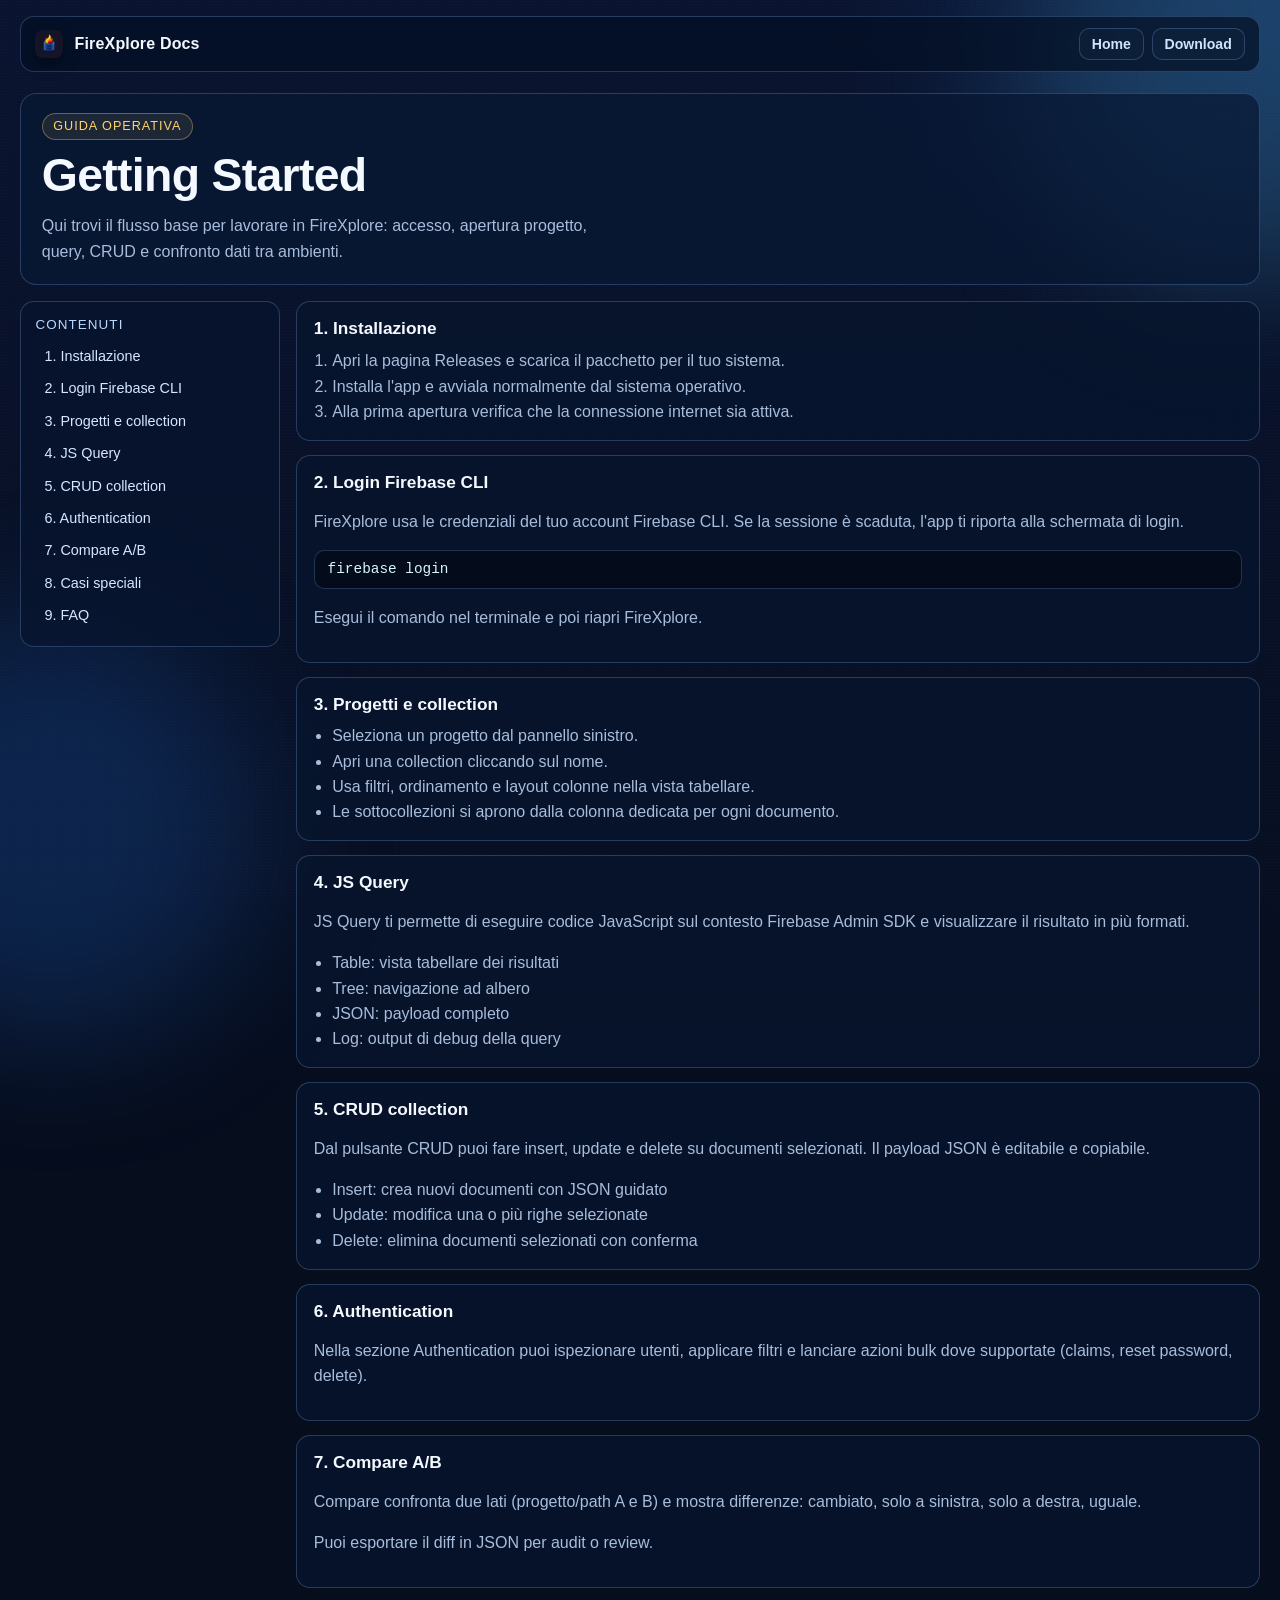
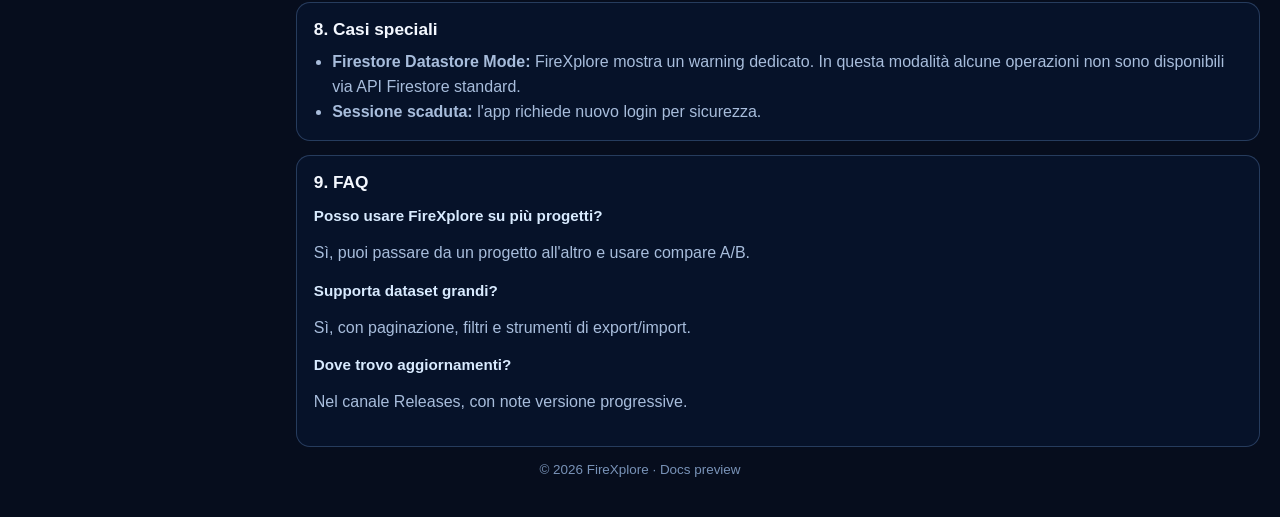
==== docs.html @ b6885975 "feat: add in-site docs page and wire homepage documentation links" ====
<!doctype html>
<html lang="it">
  <head>
    <meta charset="UTF-8" />
    <meta name="viewport" content="width=device-width, initial-scale=1.0" />
    <title>FireXplore Docs | Getting Started</title>
    <meta
      name="description"
      content="Documentazione FireXplore: installazione, login Firebase CLI, navigazione collection, JS Query, CRUD e compare A/B."
    />
    <meta property="og:title" content="FireXplore Docs" />
    <meta property="og:description" content="Guida rapida e operativa per usare FireXplore." />
    <meta property="og:type" content="website" />
    <meta property="og:image" content="./firexplore-logo.png" />
    <link rel="icon" type="image/png" href="./firexplore-logo.png" />
    <link rel="stylesheet" href="./styles.css" />
  </head>
  <body>
    <div class="noise"></div>
    <div class="glow glow-a"></div>
    <div class="glow glow-b"></div>

    <div class="page-wrap docs-wrap">
      <header class="topbar">
        <a class="brand" href="./index.html" aria-label="FireXplore Home">
          <img src="./firexplore-logo.png" alt="FireXplore" width="28" height="28" />
          <span>FireXplore Docs</span>
        </a>
        <nav class="top-actions">
          <a href="./index.html">Home</a>
          <a href="https://github.com/robchdev/firexplore/releases" target="_blank" rel="noreferrer">Download</a>
        </nav>
      </header>

      <section class="docs-hero">
        <p class="status-pill">Guida Operativa</p>
        <h1>Getting Started</h1>
        <p class="lead">
          Qui trovi il flusso base per lavorare in FireXplore: accesso, apertura progetto,
          query, CRUD e confronto dati tra ambienti.
        </p>
      </section>

      <main class="docs-layout">
        <aside class="docs-nav">
          <p>Contenuti</p>
          <a href="#install">1. Installazione</a>
          <a href="#login">2. Login Firebase CLI</a>
          <a href="#projects">3. Progetti e collection</a>
          <a href="#jsquery">4. JS Query</a>
          <a href="#crud">5. CRUD collection</a>
          <a href="#auth">6. Authentication</a>
          <a href="#compare">7. Compare A/B</a>
          <a href="#limits">8. Casi speciali</a>
          <a href="#faq">9. FAQ</a>
        </aside>

        <article class="docs-content">
          <section id="install" class="doc-card">
            <h2>1. Installazione</h2>
            <ol>
              <li>Apri la pagina Releases e scarica il pacchetto per il tuo sistema.</li>
              <li>Installa l'app e avviala normalmente dal sistema operativo.</li>
              <li>Alla prima apertura verifica che la connessione internet sia attiva.</li>
            </ol>
          </section>

          <section id="login" class="doc-card">
            <h2>2. Login Firebase CLI</h2>
            <p>
              FireXplore usa le credenziali del tuo account Firebase CLI. Se la sessione è scaduta,
              l'app ti riporta alla schermata di login.
            </p>
            <pre><code>firebase login</code></pre>
            <p>Esegui il comando nel terminale e poi riapri FireXplore.</p>
          </section>

          <section id="projects" class="doc-card">
            <h2>3. Progetti e collection</h2>
            <ul>
              <li>Seleziona un progetto dal pannello sinistro.</li>
              <li>Apri una collection cliccando sul nome.</li>
              <li>Usa filtri, ordinamento e layout colonne nella vista tabellare.</li>
              <li>Le sottocollezioni si aprono dalla colonna dedicata per ogni documento.</li>
            </ul>
          </section>

          <section id="jsquery" class="doc-card">
            <h2>4. JS Query</h2>
            <p>
              JS Query ti permette di eseguire codice JavaScript sul contesto Firebase Admin SDK
              e visualizzare il risultato in più formati.
            </p>
            <ul>
              <li>Table: vista tabellare dei risultati</li>
              <li>Tree: navigazione ad albero</li>
              <li>JSON: payload completo</li>
              <li>Log: output di debug della query</li>
            </ul>
          </section>

          <section id="crud" class="doc-card">
            <h2>5. CRUD collection</h2>
            <p>
              Dal pulsante CRUD puoi fare insert, update e delete su documenti selezionati.
              Il payload JSON è editabile e copiabile.
            </p>
            <ul>
              <li>Insert: crea nuovi documenti con JSON guidato</li>
              <li>Update: modifica una o più righe selezionate</li>
              <li>Delete: elimina documenti selezionati con conferma</li>
            </ul>
          </section>

          <section id="auth" class="doc-card">
            <h2>6. Authentication</h2>
            <p>
              Nella sezione Authentication puoi ispezionare utenti, applicare filtri e lanciare
              azioni bulk dove supportate (claims, reset password, delete).
            </p>
          </section>

          <section id="compare" class="doc-card">
            <h2>7. Compare A/B</h2>
            <p>
              Compare confronta due lati (progetto/path A e B) e mostra differenze:
              cambiato, solo a sinistra, solo a destra, uguale.
            </p>
            <p>Puoi esportare il diff in JSON per audit o review.</p>
          </section>

          <section id="limits" class="doc-card">
            <h2>8. Casi speciali</h2>
            <ul>
              <li>
                <strong>Firestore Datastore Mode:</strong> FireXplore mostra un warning dedicato.
                In questa modalità alcune operazioni non sono disponibili via API Firestore standard.
              </li>
              <li>
                <strong>Sessione scaduta:</strong> l'app richiede nuovo login per sicurezza.
              </li>
            </ul>
          </section>

          <section id="faq" class="doc-card">
            <h2>9. FAQ</h2>
            <h3>Posso usare FireXplore su più progetti?</h3>
            <p>Sì, puoi passare da un progetto all'altro e usare compare A/B.</p>

            <h3>Supporta dataset grandi?</h3>
            <p>Sì, con paginazione, filtri e strumenti di export/import.</p>

            <h3>Dove trovo aggiornamenti?</h3>
            <p>Nel canale Releases, con note versione progressive.</p>
          </section>
        </article>
      </main>

      <footer class="foot">
        <p>© 2026 FireXplore · Docs preview</p>
      </footer>
    </div>
  </body>
</html>
---- styles.css ----
:root {
  --bg: #060d1d;
  --bg-soft: #0b1630;
  --panel: rgba(8, 24, 52, 0.82);
  --line: rgba(121, 167, 230, 0.28);
  --text: #f4f8ff;
  --muted: #a8bddc;
  --cyan: #5fd1ff;
  --blue: #2f8bff;
  --amber: #ffd56a;
}

* {
  box-sizing: border-box;
}

html,
body {
  margin: 0;
  min-height: 100%;
}

body {
  font-family: "Avenir Next", "Segoe UI", "SF Pro Text", sans-serif;
  color: var(--text);
  background:
    radial-gradient(900px 600px at -8% -18%, rgba(95, 209, 255, 0.2), transparent 62%),
    radial-gradient(800px 520px at 105% 0%, rgba(47, 139, 255, 0.18), transparent 64%),
    linear-gradient(180deg, #0a1430 0%, var(--bg) 55%);
  position: relative;
  overflow-y: auto;
}

.noise {
  position: fixed;
  inset: 0;
  pointer-events: none;
  opacity: 0.06;
  background-image: radial-gradient(rgba(255, 255, 255, 0.4) 0.5px, transparent 0.5px);
  background-size: 3px 3px;
}

.glow {
  position: fixed;
  width: 420px;
  height: 420px;
  border-radius: 50%;
  filter: blur(66px);
  pointer-events: none;
  z-index: 0;
}

.glow-a {
  top: -130px;
  right: -160px;
  background: rgba(95, 209, 255, 0.16);
}

.glow-b {
  left: -160px;
  bottom: -140px;
  background: rgba(38, 120, 239, 0.2);
}

.page-wrap {
  position: relative;
  z-index: 1;
  width: min(1140px, calc(100vw - 2rem));
  margin: 0 auto;
  padding: 1rem 0 2.5rem;
}

.topbar {
  display: flex;
  align-items: center;
  justify-content: space-between;
  margin-bottom: 1.3rem;
  border: 1px solid var(--line);
  background: rgba(4, 16, 37, 0.72);
  border-radius: 14px;
  padding: 0.7rem 0.9rem;
  backdrop-filter: blur(10px);
}

.brand {
  display: inline-flex;
  align-items: center;
  gap: 0.7rem;
  color: var(--text);
  text-decoration: none;
  font-weight: 700;
  letter-spacing: 0.01em;
}

.brand img {
  width: 28px;
  height: 28px;
  border-radius: 8px;
  object-fit: cover;
  box-shadow: 0 6px 16px rgba(0, 0, 0, 0.35);
}

.top-actions {
  display: flex;
  gap: 0.5rem;
}

.top-actions a {
  color: #cfe5ff;
  text-decoration: none;
  font-weight: 600;
  font-size: 0.88rem;
  border: 1px solid var(--line);
  border-radius: 10px;
  padding: 0.42rem 0.74rem;
  background: rgba(255, 255, 255, 0.02);
}

.top-actions a:hover {
  background: rgba(255, 255, 255, 0.08);
}

.hero {
  display: grid;
  grid-template-columns: 1.2fr 0.8fr;
  gap: 1rem;
}

.hero-left,
.hero-card {
  border: 1px solid var(--line);
  border-radius: 18px;
  background: linear-gradient(180deg, rgba(11, 28, 60, 0.86), var(--panel));
  backdrop-filter: blur(11px);
}

.hero-left {
  padding: 1.5rem;
}

.status-pill {
  margin: 0;
  display: inline-flex;
  align-items: center;
  font-size: 0.79rem;
  letter-spacing: 0.08em;
  text-transform: uppercase;
  color: var(--amber);
  border: 1px solid rgba(255, 213, 106, 0.35);
  background: rgba(255, 213, 106, 0.09);
  border-radius: 999px;
  padding: 0.35rem 0.65rem;
}

h1 {
  margin: 0.9rem 0 0;
  font-size: clamp(2rem, 5vw, 3.35rem);
  line-height: 1.05;
  letter-spacing: -0.015em;
}

h1 span {
  color: var(--cyan);
}

.lead {
  margin: 0.85rem 0 0;
  color: var(--muted);
  line-height: 1.62;
  max-width: 66ch;
}

.cta-row {
  margin-top: 1.1rem;
  display: flex;
  flex-wrap: wrap;
  gap: 0.65rem;
}

.btn {
  display: inline-flex;
  align-items: center;
  justify-content: center;
  text-decoration: none;
  font-weight: 700;
  border-radius: 12px;
  padding: 0.7rem 1rem;
  transition: transform 0.14s ease, opacity 0.14s ease, background 0.14s ease;
}

.btn:hover {
  transform: translateY(-1px);
}

.btn-primary {
  color: #03172d;
  background: linear-gradient(90deg, var(--cyan), #3cb4ff);
}

.btn-ghost {
  color: #d4e7ff;
  border: 1px solid var(--line);
  background: rgba(255, 255, 255, 0.02);
}

.btn[aria-disabled="true"] {
  opacity: 0.7;
  pointer-events: none;
}

.microcopy {
  margin-top: 0.9rem;
  color: #8fa8ca;
  font-size: 0.9rem;
}

.hero-card {
  padding: 1.4rem;
}

.hero-card h2 {
  margin: 0;
  font-size: 1.08rem;
}

.hero-card ul {
  margin: 0.8rem 0 0;
  padding-left: 1rem;
  color: #d9e8ff;
  display: grid;
  gap: 0.44rem;
}

.hero-card li::marker {
  color: var(--cyan);
}

.card-note {
  margin: 1rem 0 0;
  color: #9ab5d8;
  font-size: 0.92rem;
}

.strip {
  margin-top: 1rem;
  border: 1px solid var(--line);
  border-radius: 16px;
  background: rgba(7, 21, 46, 0.78);
  display: grid;
  grid-template-columns: repeat(3, 1fr);
  gap: 0;
  overflow: hidden;
}

.strip article {
  padding: 1rem 1.05rem;
}

.strip article + article {
  border-left: 1px solid rgba(121, 167, 230, 0.2);
}

.strip h3 {
  margin: 0;
  font-size: 0.93rem;
  color: #e2efff;
}

.strip p {
  margin: 0.4rem 0 0;
  color: #9ab0cf;
  line-height: 1.5;
  font-size: 0.9rem;
}

.foot {
  margin-top: 0.95rem;
  text-align: center;
}

.foot p {
  margin: 0;
  color: #7993b8;
  font-size: 0.84rem;
}

@media (max-width: 980px) {
  .hero {
    grid-template-columns: 1fr;
  }

  .strip {
    grid-template-columns: 1fr;
  }

  .strip article + article {
    border-left: none;
    border-top: 1px solid rgba(121, 167, 230, 0.2);
  }
}

@media (max-width: 640px) {
  .page-wrap {
    width: calc(100vw - 1rem);
    padding-top: 0.5rem;
    padding-bottom: 1.2rem;
  }

  .topbar {
    padding: 0.6rem 0.7rem;
    border-radius: 12px;
  }

  .top-actions {
    gap: 0.35rem;
  }

  .top-actions a {
    padding: 0.38rem 0.56rem;
    font-size: 0.8rem;
  }

  .hero-left,
  .hero-card {
    border-radius: 14px;
    padding: 1rem;
  }

  .lead {
    font-size: 0.97rem;
  }
}

.docs-wrap {
  width: min(1240px, calc(100vw - 2rem));
}

.docs-hero {
  border: 1px solid var(--line);
  border-radius: 16px;
  background: rgba(8, 24, 52, 0.72);
  padding: 1.2rem 1.3rem;
  margin-bottom: 1rem;
}

.docs-hero h1 {
  margin-top: 0.7rem;
  font-size: clamp(1.9rem, 4.8vw, 2.9rem);
}

.docs-layout {
  display: grid;
  grid-template-columns: 260px 1fr;
  gap: 1rem;
}

.docs-nav {
  border: 1px solid var(--line);
  border-radius: 14px;
  background: rgba(7, 21, 46, 0.75);
  padding: 0.9rem;
  position: sticky;
  top: 0.8rem;
  align-self: start;
  max-height: calc(100vh - 2rem);
  overflow-y: auto;
}

.docs-nav p {
  margin: 0 0 0.5rem;
  color: #b7d8ff;
  font-size: 0.84rem;
  text-transform: uppercase;
  letter-spacing: 0.08em;
}

.docs-nav a {
  display: block;
  text-decoration: none;
  color: #d6e7ff;
  border: 1px solid transparent;
  border-radius: 10px;
  padding: 0.45rem 0.5rem;
  font-size: 0.9rem;
}

.docs-nav a:hover {
  background: rgba(255, 255, 255, 0.05);
  border-color: rgba(121, 167, 230, 0.24);
}

.docs-content {
  display: grid;
  gap: 0.85rem;
}

.doc-card {
  border: 1px solid var(--line);
  border-radius: 14px;
  background: rgba(7, 21, 46, 0.78);
  padding: 1rem 1.05rem;
}

.doc-card h2 {
  margin: 0 0 0.55rem;
  font-size: 1.08rem;
}

.doc-card h3 {
  margin: 0.9rem 0 0.35rem;
  font-size: 0.95rem;
  color: #d9ebff;
}

.doc-card p,
.doc-card li {
  color: #a8bddc;
  line-height: 1.58;
}

.doc-card ul,
.doc-card ol {
  margin: 0.45rem 0 0;
  padding-left: 1.15rem;
}

.doc-card pre {
  margin: 0.6rem 0;
  background: rgba(0, 0, 0, 0.33);
  border: 1px solid rgba(121, 167, 230, 0.25);
  border-radius: 10px;
  padding: 0.65rem 0.8rem;
  overflow-x: auto;
}

.doc-card code {
  color: #d9f6ff;
  font-family: ui-monospace, SFMono-Regular, Menlo, Consolas, monospace;
  font-size: 0.9rem;
}

@media (max-width: 980px) {
  .docs-layout {
    grid-template-columns: 1fr;
  }

  .docs-nav {
    position: static;
    max-height: none;
  }
}
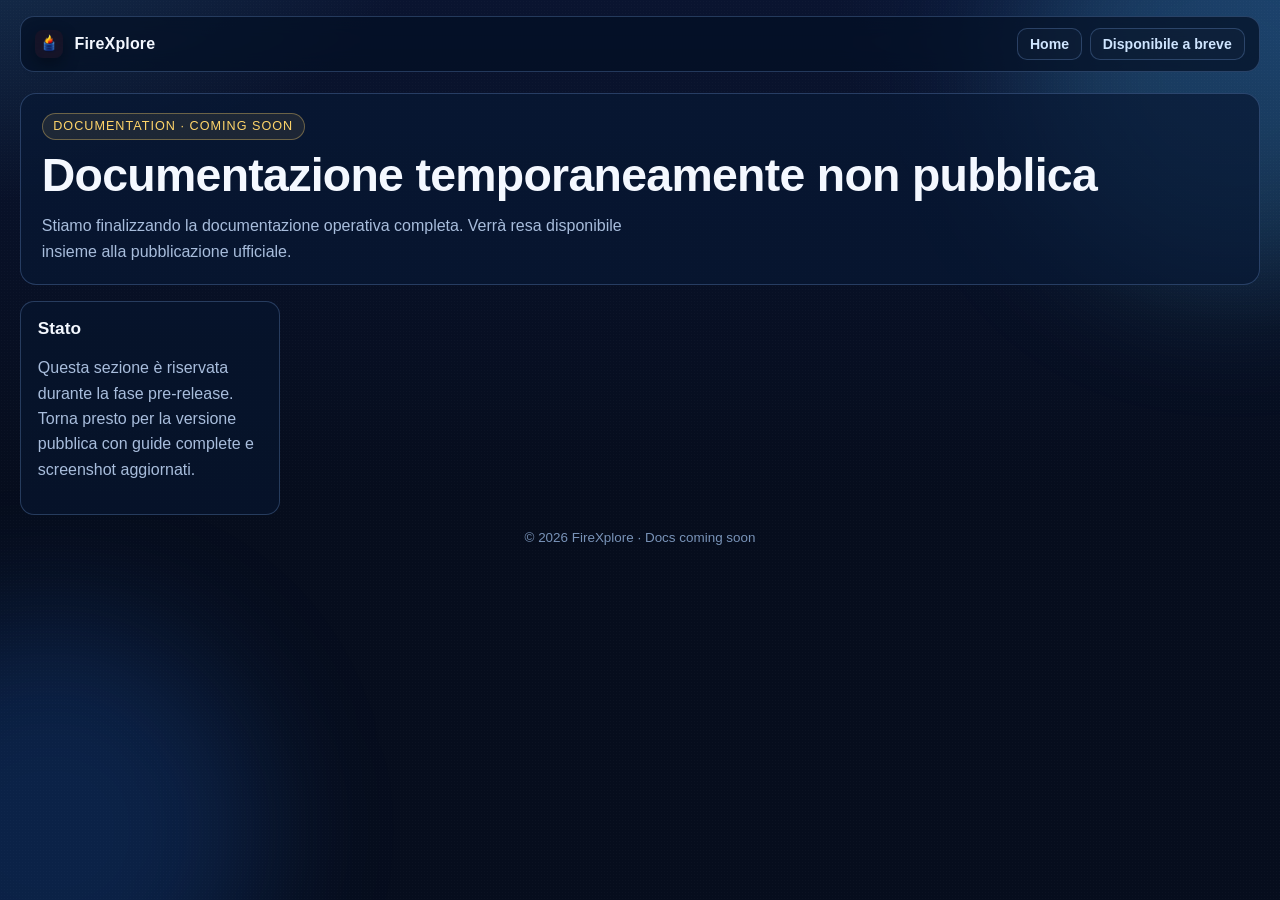
==== commit 4f145266: "chore(site): hide docs and downloads with coming-soon placeholders" ====
--- a/docs.html
+++ b/docs.html
@@ -3,13 +3,16 @@
   <head>
     <meta charset="UTF-8" />
     <meta name="viewport" content="width=device-width, initial-scale=1.0" />
-    <title>FireXplore Docs | Getting Started</title>
+    <title>FireXplore Docs | Coming Soon</title>
     <meta
       name="description"
-      content="Documentazione FireXplore: installazione, login Firebase CLI, navigazione collection, JS Query, CRUD e compare A/B."
+      content="La documentazione pubblica di FireXplore sarà disponibile al lancio ufficiale."
     />
-    <meta property="og:title" content="FireXplore Docs" />
-    <meta property="og:description" content="Guida rapida e operativa per usare FireXplore." />
+    <meta property="og:title" content="FireXplore Docs | Coming Soon" />
+    <meta
+      property="og:description"
+      content="Documentazione temporaneamente non pubblica. Disponibile al rilascio ufficiale."
+    />
     <meta property="og:type" content="website" />
     <meta property="og:image" content="./firexplore-logo.png" />
     <link rel="icon" type="image/png" href="./firexplore-logo.png" />
@@ -24,140 +27,35 @@
       <header class="topbar">
         <a class="brand" href="./index.html" aria-label="FireXplore Home">
           <img src="./firexplore-logo.png" alt="FireXplore" width="28" height="28" />
-          <span>FireXplore Docs</span>
+          <span>FireXplore</span>
         </a>
         <nav class="top-actions">
           <a href="./index.html">Home</a>
-          <a href="https://github.com/robchdev/firexplore/releases" target="_blank" rel="noreferrer">Download</a>
+          <a href="#">Disponibile a breve</a>
         </nav>
       </header>
 
       <section class="docs-hero">
-        <p class="status-pill">Guida Operativa</p>
-        <h1>Getting Started</h1>
+        <p class="status-pill">Documentation · Coming Soon</p>
+        <h1>Documentazione temporaneamente non pubblica</h1>
         <p class="lead">
-          Qui trovi il flusso base per lavorare in FireXplore: accesso, apertura progetto,
-          query, CRUD e confronto dati tra ambienti.
+          Stiamo finalizzando la documentazione operativa completa.
+          Verrà resa disponibile insieme alla pubblicazione ufficiale.
         </p>
       </section>
 
       <main class="docs-layout">
-        <aside class="docs-nav">
-          <p>Contenuti</p>
-          <a href="#install">1. Installazione</a>
-          <a href="#login">2. Login Firebase CLI</a>
-          <a href="#projects">3. Progetti e collection</a>
-          <a href="#jsquery">4. JS Query</a>
-          <a href="#crud">5. CRUD collection</a>
-          <a href="#auth">6. Authentication</a>
-          <a href="#compare">7. Compare A/B</a>
-          <a href="#limits">8. Casi speciali</a>
-          <a href="#faq">9. FAQ</a>
-        </aside>
-
-        <article class="docs-content">
-          <section id="install" class="doc-card">
-            <h2>1. Installazione</h2>
-            <ol>
-              <li>Apri la pagina Releases e scarica il pacchetto per il tuo sistema.</li>
-              <li>Installa l'app e avviala normalmente dal sistema operativo.</li>
-              <li>Alla prima apertura verifica che la connessione internet sia attiva.</li>
-            </ol>
-          </section>
-
-          <section id="login" class="doc-card">
-            <h2>2. Login Firebase CLI</h2>
-            <p>
-              FireXplore usa le credenziali del tuo account Firebase CLI. Se la sessione è scaduta,
-              l'app ti riporta alla schermata di login.
-            </p>
-            <pre><code>firebase login</code></pre>
-            <p>Esegui il comando nel terminale e poi riapri FireXplore.</p>
-          </section>
-
-          <section id="projects" class="doc-card">
-            <h2>3. Progetti e collection</h2>
-            <ul>
-              <li>Seleziona un progetto dal pannello sinistro.</li>
-              <li>Apri una collection cliccando sul nome.</li>
-              <li>Usa filtri, ordinamento e layout colonne nella vista tabellare.</li>
-              <li>Le sottocollezioni si aprono dalla colonna dedicata per ogni documento.</li>
-            </ul>
-          </section>
-
-          <section id="jsquery" class="doc-card">
-            <h2>4. JS Query</h2>
-            <p>
-              JS Query ti permette di eseguire codice JavaScript sul contesto Firebase Admin SDK
-              e visualizzare il risultato in più formati.
-            </p>
-            <ul>
-              <li>Table: vista tabellare dei risultati</li>
-              <li>Tree: navigazione ad albero</li>
-              <li>JSON: payload completo</li>
-              <li>Log: output di debug della query</li>
-            </ul>
-          </section>
-
-          <section id="crud" class="doc-card">
-            <h2>5. CRUD collection</h2>
-            <p>
-              Dal pulsante CRUD puoi fare insert, update e delete su documenti selezionati.
-              Il payload JSON è editabile e copiabile.
-            </p>
-            <ul>
-              <li>Insert: crea nuovi documenti con JSON guidato</li>
-              <li>Update: modifica una o più righe selezionate</li>
-              <li>Delete: elimina documenti selezionati con conferma</li>
-            </ul>
-          </section>
-
-          <section id="auth" class="doc-card">
-            <h2>6. Authentication</h2>
-            <p>
-              Nella sezione Authentication puoi ispezionare utenti, applicare filtri e lanciare
-              azioni bulk dove supportate (claims, reset password, delete).
-            </p>
-          </section>
-
-          <section id="compare" class="doc-card">
-            <h2>7. Compare A/B</h2>
-            <p>
-              Compare confronta due lati (progetto/path A e B) e mostra differenze:
-              cambiato, solo a sinistra, solo a destra, uguale.
-            </p>
-            <p>Puoi esportare il diff in JSON per audit o review.</p>
-          </section>
-
-          <section id="limits" class="doc-card">
-            <h2>8. Casi speciali</h2>
-            <ul>
-              <li>
-                <strong>Firestore Datastore Mode:</strong> FireXplore mostra un warning dedicato.
-                In questa modalità alcune operazioni non sono disponibili via API Firestore standard.
-              </li>
-              <li>
-                <strong>Sessione scaduta:</strong> l'app richiede nuovo login per sicurezza.
-              </li>
-            </ul>
-          </section>
-
-          <section id="faq" class="doc-card">
-            <h2>9. FAQ</h2>
-            <h3>Posso usare FireXplore su più progetti?</h3>
-            <p>Sì, puoi passare da un progetto all'altro e usare compare A/B.</p>
-
-            <h3>Supporta dataset grandi?</h3>
-            <p>Sì, con paginazione, filtri e strumenti di export/import.</p>
-
-            <h3>Dove trovo aggiornamenti?</h3>
-            <p>Nel canale Releases, con note versione progressive.</p>
-          </section>
+        <article class="doc-card">
+          <h2>Stato</h2>
+          <p>
+            Questa sezione è riservata durante la fase pre-release.
+            Torna presto per la versione pubblica con guide complete e screenshot aggiornati.
+          </p>
         </article>
       </main>
 
       <footer class="foot">
-        <p>© 2026 FireXplore · Docs preview</p>
+        <p>© 2026 FireXplore · Docs coming soon</p>
       </footer>
     </div>
   </body>
